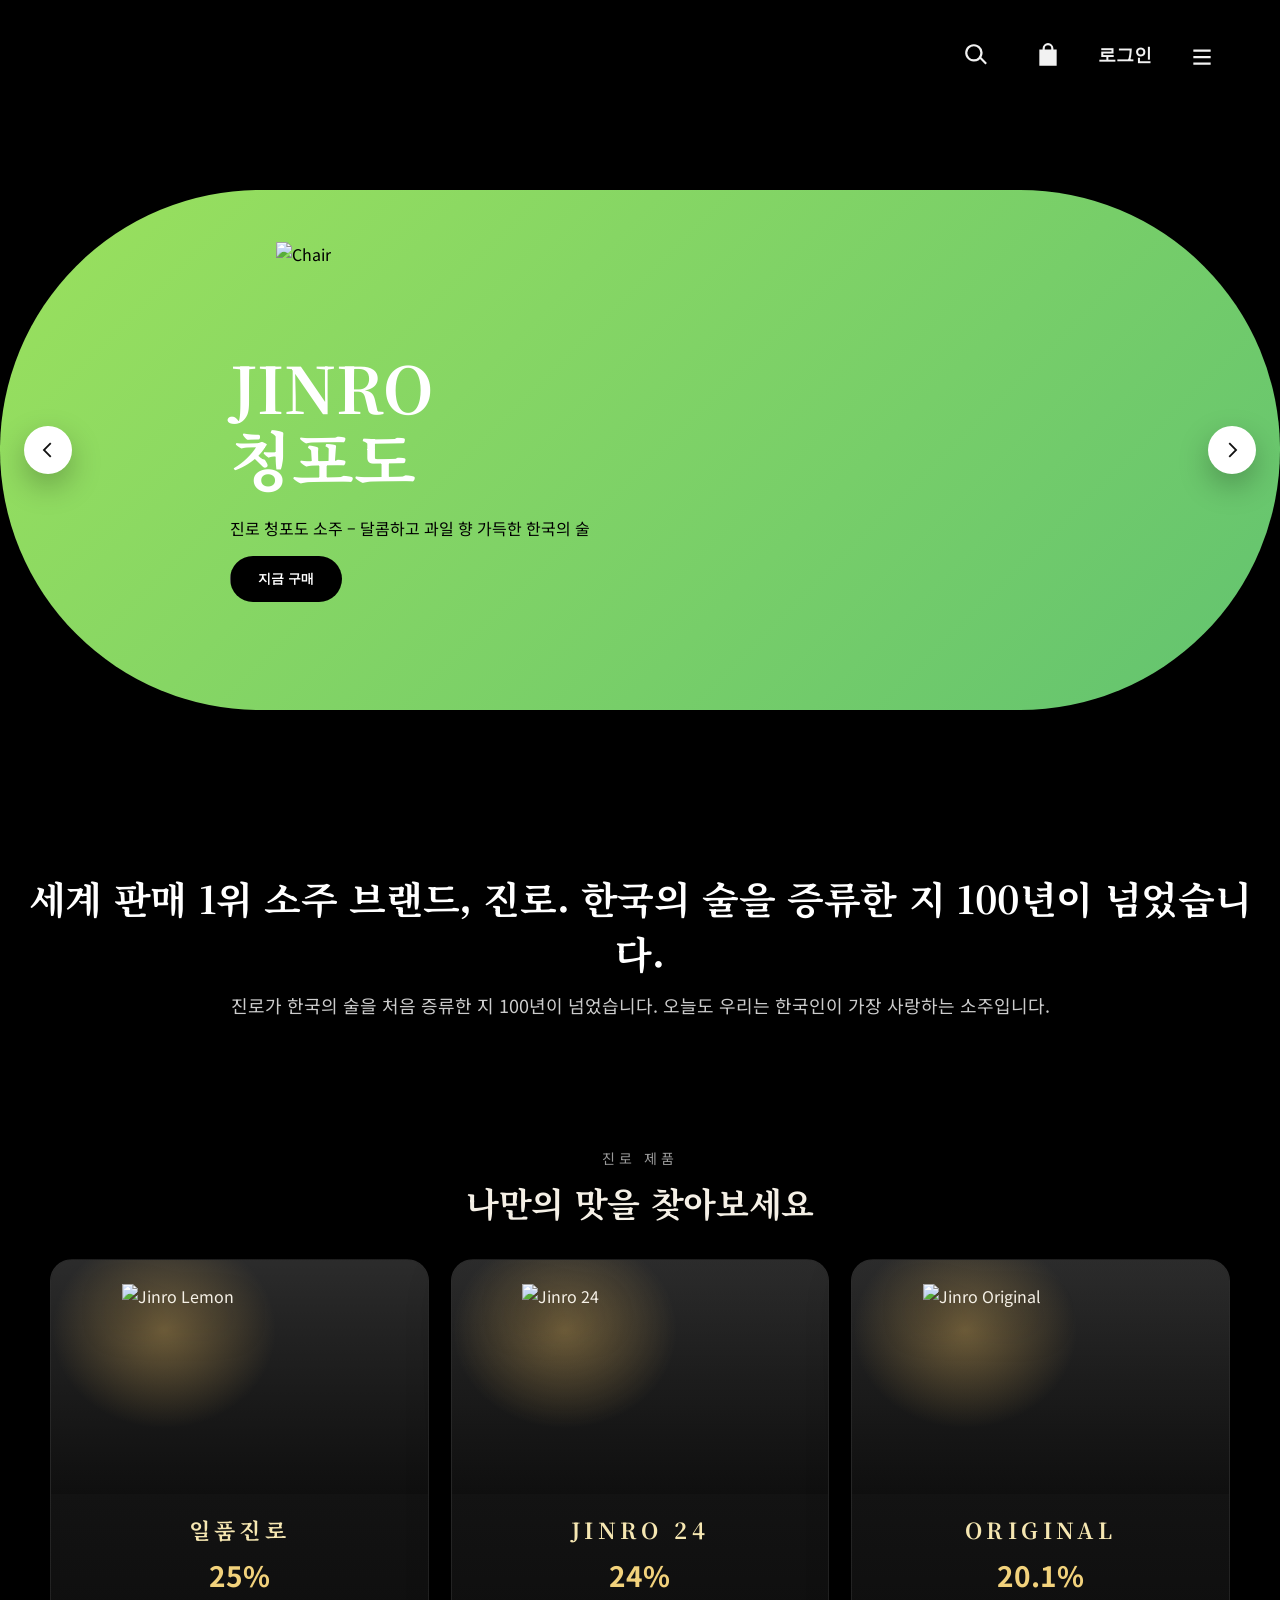
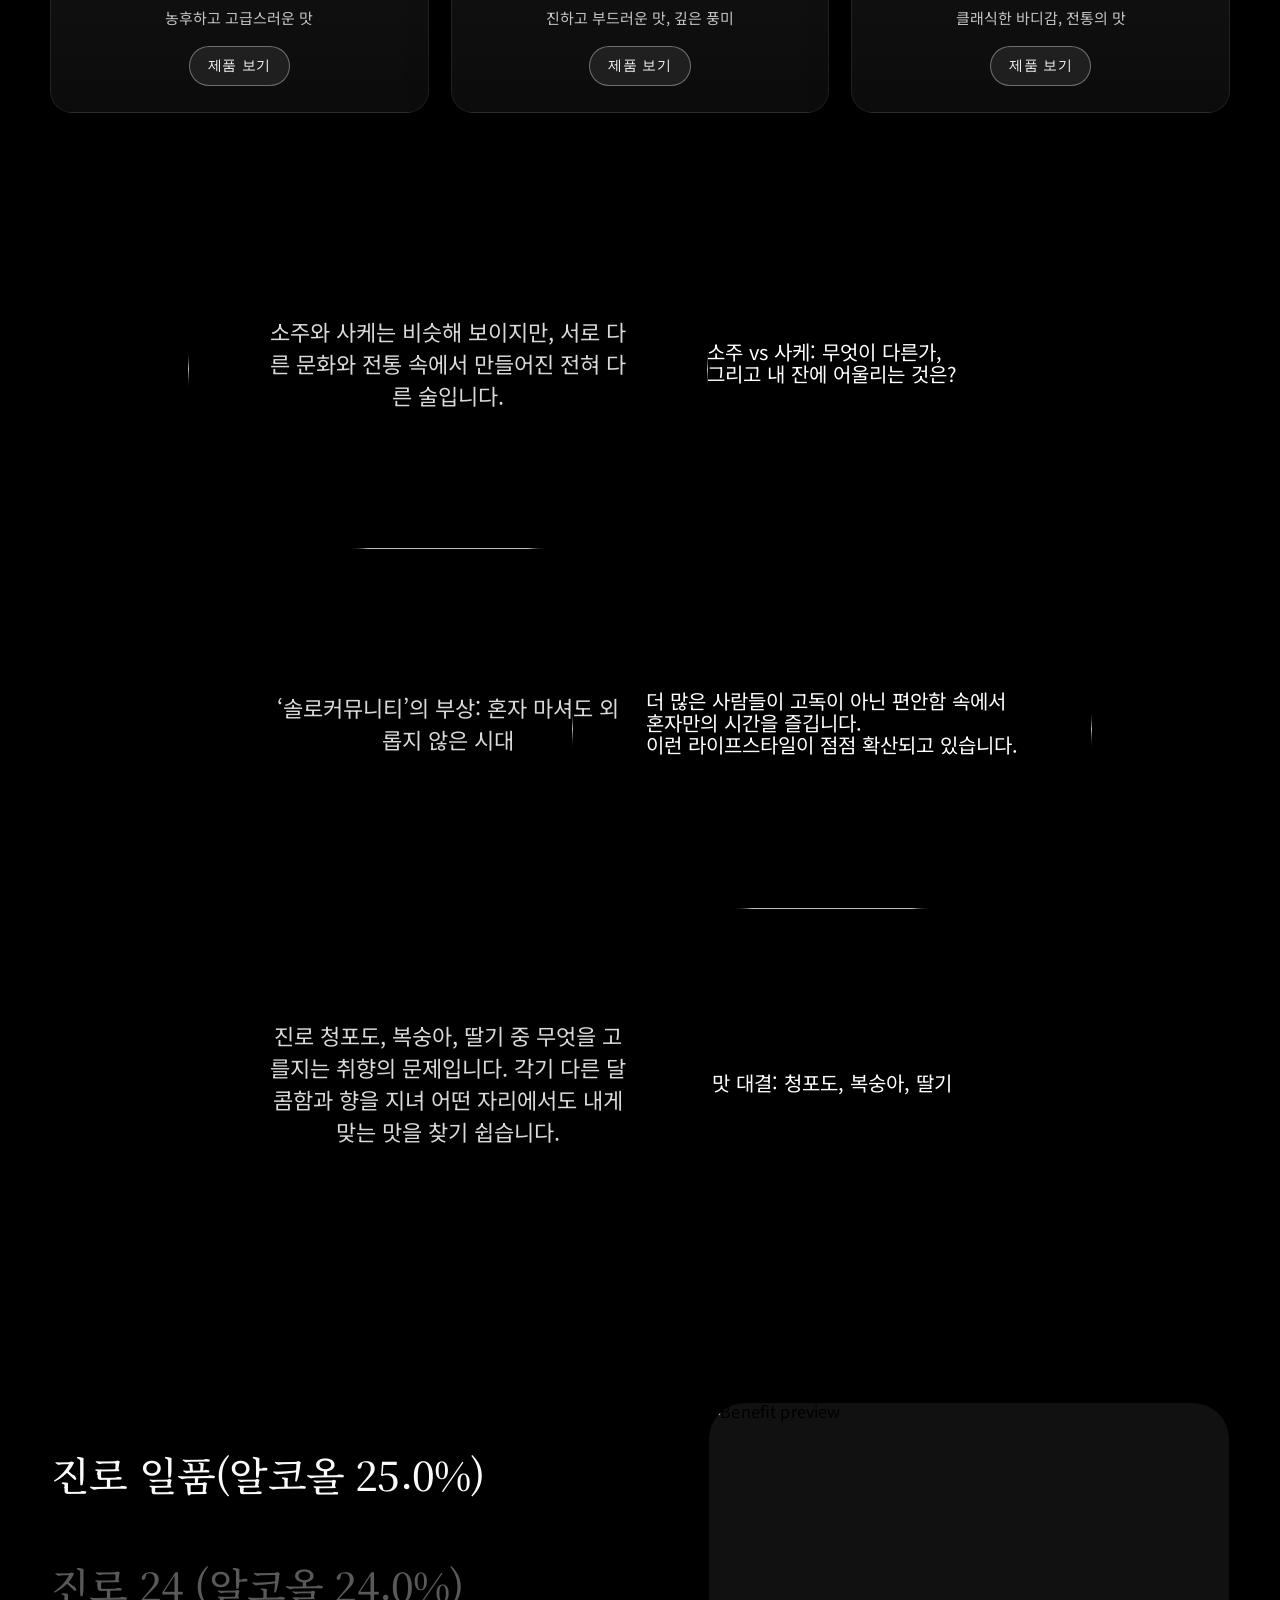
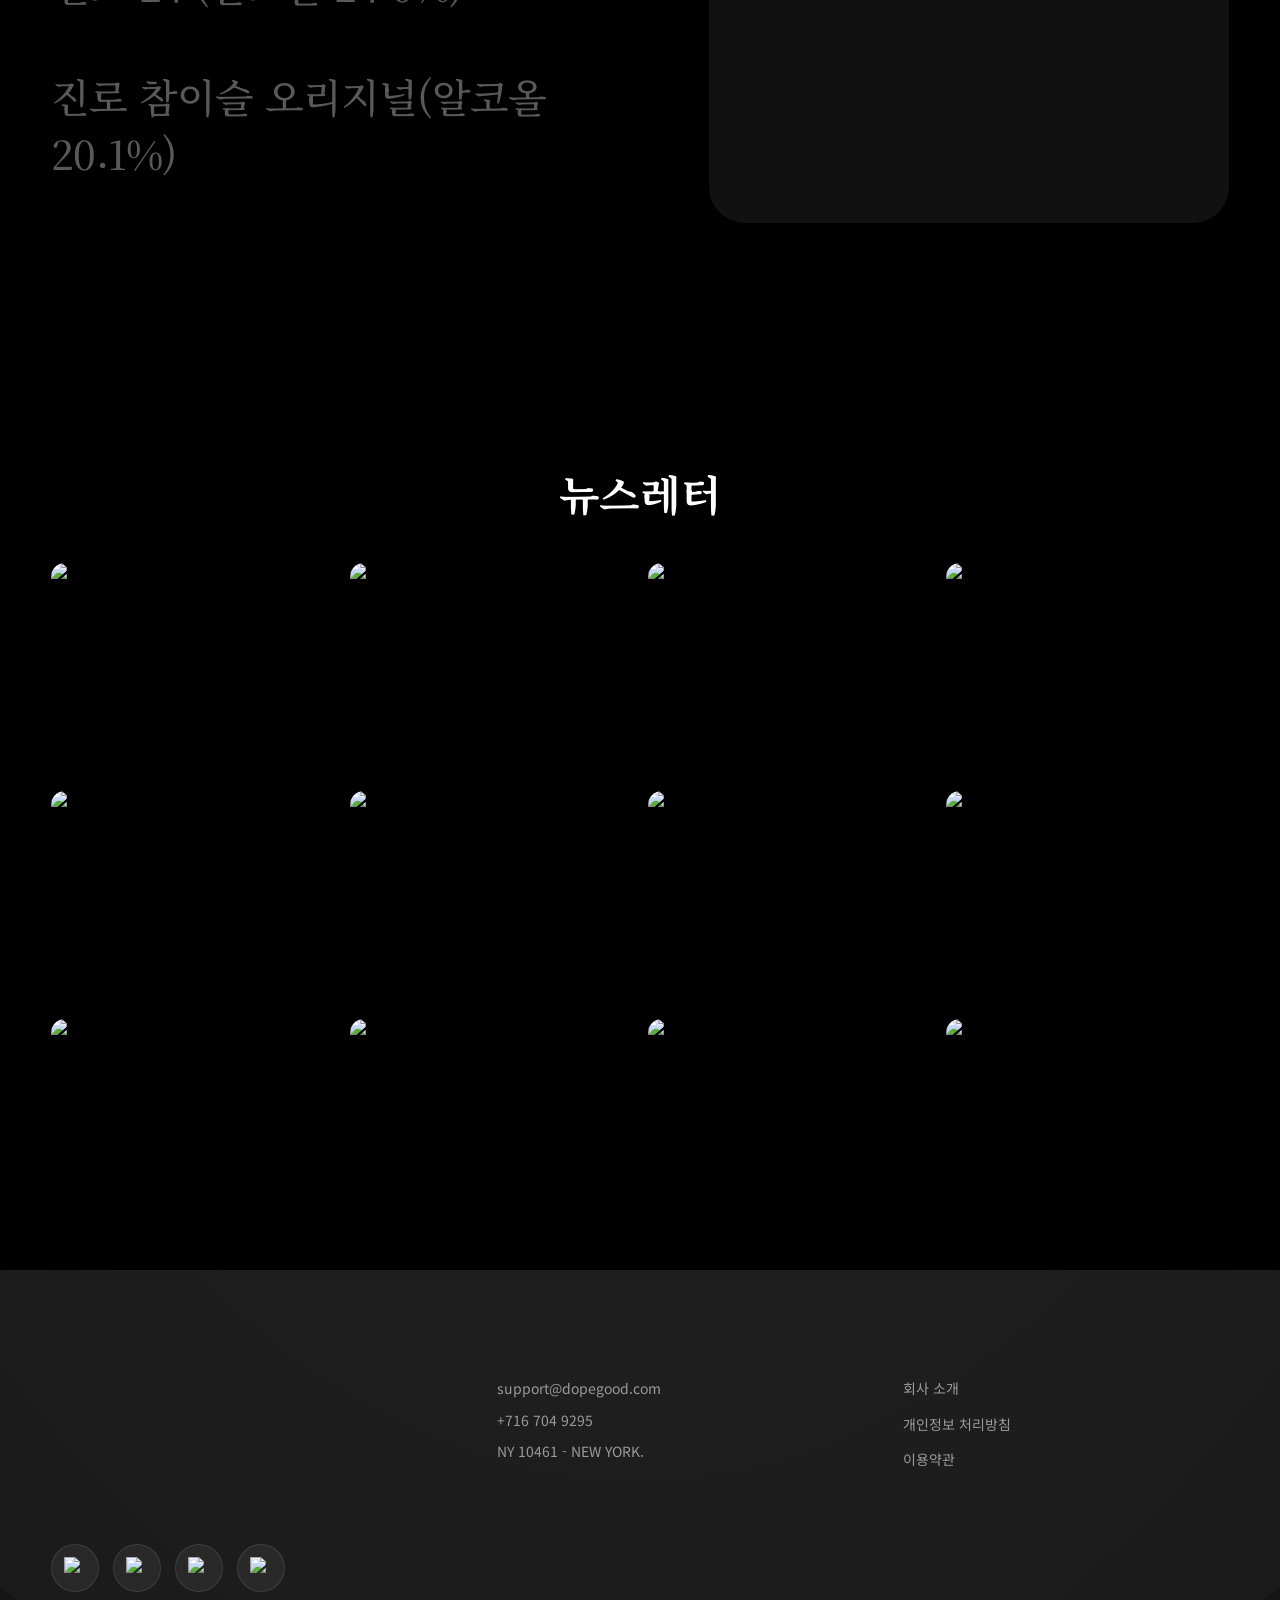
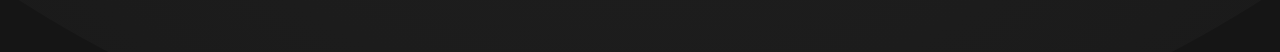
==== projects/project1/index.html @ ecc60317 "update" ====
<!DOCTYPE html>
<html lang="ko">
<head>
  <meta charset="UTF-8" />
  <meta name="viewport" content="width=device-width, initial-scale=1.0" />
  <title>Project 1</title>
  <link rel="preconnect" href="https://fonts.googleapis.com" />
  <link rel="preconnect" href="https://fonts.gstatic.com" crossorigin />
  <link href="https://fonts.googleapis.com/css2?family=Noto+Sans+KR:wght@300;400;500;600;700&family=Noto+Serif+KR:wght@400;500;600;700&display=swap" rel="stylesheet" />
  <link rel="stylesheet" href="./css/index.css" />
  <link rel="stylesheet" href="./css/media.css" />
  <script src="./js/dev-egg.js"></script>
</head>

<body>
  
  <header class="header">
    <div class="header-inner">
      <a class="header-logo" href="/" aria-label="홈">
        <span class="logo-mark"><img src="./img/logo.svg" alt=""></span>
      </a>

      <nav class="header-actions" aria-label="헤더 동작">
        <button class="icon-button" type="button" aria-label="검색">
          <svg viewBox="0 0 24 24" aria-hidden="true">
            <path d="M10 18a8 8 0 1 1 5.3-14 8 8 0 0 1-5.3 14Zm0-2a6 6 0 1 0 0-12 6 6 0 0 0 0 12Zm10.7 4.7-5.2-5.2 1.4-1.4 5.2 5.2-1.4 1.4Z"/>
          </svg>
        </button>

        <button class="icon-button" type="button" aria-label="장바구니">
          <svg viewBox="0 0 24 24" aria-hidden="true">
            <path d="M7 7V6a5 5 0 0 1 10 0v1h3v15H4V7h3Zm2 0h6V6a3 3 0 0 0-6 0v1Z"/>
          </svg>
        </button>

        <button class="login-btn" type="button">로그인</button>

        
        <button class="icon-button" type="button" aria-label="메뉴" data-menu-toggle>
          <svg viewBox="0 0 24 24" aria-hidden="true">
            <path d="M4 7h16v2H4V7Zm0 6h16v2H4v-2Zm0 6h16v2H4v-2Z"/>
          </svg>
        </button>
      </nav>
    </div>

    
    <aside class="menu-panel" aria-hidden="true" id="menuPanel">
      <div class="menu-top">
        <button class="icon-button" type="button" aria-label="검색">
          <svg viewBox="0 0 24 24" aria-hidden="true">
            <path d="M10 18a8 8 0 1 1 5.3-14 8 8 0 0 1-5.3 14Zm0-2a6 6 0 1 0 0-12 6 6 0 0 0 0 12Zm10.7 4.7-5.2-5.2 1.4-1.4 5.2 5.2-1.4 1.4Z"/>
          </svg>
        </button>

        <button class="icon-button" type="button" aria-label="장바구니">
          <svg viewBox="0 0 24 24" aria-hidden="true">
            <path d="M7 7V6a5 5 0 0 1 10 0v1h3v15H4V7h3Zm2 0h6V6a3 3 0 0 0-6 0v1Z"/>
          </svg>
        </button>

        <button class="login-btn" type="button">로그인</button>

      </div>

      <nav class="menu-nav" aria-label="사이트 메뉴">
        <a class="menu-item is-current" href="#">홈</a>
        <a class="menu-item" href="#">쇼핑</a>
        <a class="menu-item" href="#">소개</a>
        <a class="menu-item" href="#">문의</a>
      </nav>

    </aside>
  </header>

  <section class="carousel">
    <button class="carousel-arrow carousel-arrow--prev" type="button" aria-label="이전 슬라이드" data-carousel-prev>
      <svg viewBox="0 0 24 24" aria-hidden="true">
        <path d="M15.7 5.3 9 12l6.7 6.7-1.4 1.4L6.2 12l8.1-8.1 1.4 1.4Z"/>
      </svg>
    </button>

    <div class="carousel-track">
      <article class="carousel-slide carousel-slide--1">
        <div class="carousel-content">
          <h2>JINRO<br> 청포도</h2>
          <p>진로 청포도 소주 – 달콤하고 과일 향 가득한 한국의 술</p>
          <button class="cta-btn">지금 구매</button>
        </div>
        <div class="carousel-visual">
          <img src="./img/s1.webp" alt="Chair" />
        </div>
      </article>

      <article class="carousel-slide carousel-slide--2">
        <div class="carousel-content">
          <h2>JINRO<br> 자두</h2>
          <p>진로 자두 소주 – 부드럽고 달콤한 정통 맛</p>
          <button class="cta-btn">지금 구매</button>
        </div>
        <div class="carousel-visual">
          <img src="./img/s2.webp" alt="Sofa" />
        </div>
      </article>

      <article class="carousel-slide carousel-slide--3">
        <div class="carousel-content">
          <h2>JINRO<br> 복숭아</h2>
          <p>진로 복숭아 소주 – 과즙 같은 달콤함과 부드러운 풍미</p>
          <button class="cta-btn">지금 구매</button>
        </div>
        <div class="carousel-visual">
          <img src="./img/s3.webp" alt="Item" />
        </div>
      </article>

      <article class="carousel-slide carousel-slide--4">
        <div class="carousel-content">
          <h2>JINRO <br> 자몽</h2>
          <p>진로 자몽 소주 – 상큼한 한국식 시트러스 풍미</p>
          <button class="cta-btn">지금 구매</button>
        </div>
        <div class="carousel-visual">
          <img src="./img/s4.webp" alt="Chair" />
        </div>
      </article>

      <article class="carousel-slide carousel-slide--5">
        <div class="carousel-content">
          <h2>JINRO <br>레몬</h2>
          <p>진로 레몬 소주 – 깔끔하고 상쾌한 시트러스 맛</p>
          <button class="cta-btn">지금 구매</button>
        </div>
        <div class="carousel-visual">
          <img src="./img/s5.webp" alt="Sofa" />
        </div>
      </article>

      <article class="carousel-slide carousel-slide--6">
        <div class="carousel-content">
          <h2>JINRO <br>딸기</h2>
          <p>진로 딸기 소주 – 풍부한 과일 향의 한국 술</p>
          <button class="cta-btn">지금 구매</button>
        </div>
        <div class="carousel-visual">
          <img src="./img/s6.webp" alt="Item" />
        </div>
      </article>
    </div>

    <button class="carousel-arrow carousel-arrow--next" type="button" aria-label="다음 슬라이드" data-carousel-next>
      <svg viewBox="0 0 24 24" aria-hidden="true">
        <path d="m8.3 18.7 6.7-6.7-6.7-6.7 1.4-1.4L17.8 12l-8.1 8.1-1.4-1.4Z"/>
      </svg>
    </button>
  </section>

  <section class="intro-copy float-host">
    <h2>세계 판매 1위 소주 브랜드, 진로. 한국의 술을 증류한 지 100년이 넘었습니다.</h2>
    <p>진로가 한국의 술을 처음 증류한 지 100년이 넘었습니다. 오늘도 우리는 한국인이 가장 사랑하는 소주입니다.</p>
    <img class="side-float side-float--1 is-left" src="./img/s_m1.webp" alt="캐릭터 이미지 1" />
  </section>

  <section class="product-row float-host">
    <div class="product-row__inner">
      <header class="product-row__head">
        <p>진로 제품</p>
        <h2>나만의 맛을 찾아보세요</h2>
      </header>
      <img class="side-float side-float--2 is-right" src="./img/s_m2.webp" alt="캐릭터 이미지 2" />

      <div class="product-row__grid">
        <article class="product-card">
          <div class="product-card__media">
            <img src="./img/c1.webp" alt="Jinro Lemon" />
          </div>
          <div class="product-card__body">
            <h3>일품진로</h3>
            <p class="product-card__abv">25%</p>
            <p class="product-card__desc">농후하고 고급스러운 맛</p>
            <button class="product-card__btn" type="button">제품 보기</button>
          </div>
        </article>

        <article class="product-card">
          <div class="product-card__media">
            <img src="./img/c2.webp" alt="Jinro 24" />
          </div>
          <div class="product-card__body">
            <h3>JINRO 24</h3>
            <p class="product-card__abv">24%</p>
            <p class="product-card__desc">진하고 부드러운 맛, 깊은 풍미</p>
            <button class="product-card__btn" type="button">제품 보기</button>
          </div>
        </article>

        <article class="product-card">
          <div class="product-card__media">
            <img src="./img/c3.webp" alt="Jinro Original" />
          </div>
          <div class="product-card__body">
            <h3>ORIGINAL</h3>
            <p class="product-card__abv">20.1%</p>
            <p class="product-card__desc">클래식한 바디감, 전통의 맛</p>
            <button class="product-card__btn" type="button">제품 보기</button>
          </div>
        </article>
      </div>
    </div>
  </section>

  <section class="story float-host">
    <img class="side-float side-float--3 is-left" src="./img/s_m3.webp" alt="캐릭터 이미지 3" />
    <img class="side-float side-float--4 is-right" src="./img/s_m4.webp" alt="캐릭터 이미지 4" />
    <div class="story-item">
      
      <div class="story-left">
        <p>소주와 사케는 비슷해 보이지만, 서로 다른 문화와 전통 속에서 만들어진 전혀 다른 술입니다.</p>
      </div>

      
      <div class="story-media">
        <img src="./img/s2_1.jpg" alt="">
      </div>

      
      <div class="story-right">
        <p>소주 vs 사케: 무엇이 다른가, <br>그리고 내 잔에 어울리는 것은?</p>
      </div>
    </div>
    <div class="story-item" data-direction="reverse">
      
      <div class="story-left">
        <p>‘솔로커뮤니티’의 부상: 혼자 마셔도 외롭지 않은 시대</p>
      </div>

      
      <div class="story-media">
        <img src="./img/s2_2.png" alt="">
      </div>

      
      <div class="story-right">
        <p>더 많은 사람들이 고독이 아닌 편안함 속에서 <br>혼자만의 시간을 즐깁니다. <br> 이런 라이프스타일이 점점 확산되고 있습니다.</p>
      </div>
    </div>
    <div class="story-item">
      
      <div class="story-left">
        <p>진로 청포도, 복숭아, 딸기 중 무엇을 고를지는 취향의 문제입니다. 각기 다른 달콤함과 향을 지녀 어떤 자리에서도 내게 맞는 맛을 찾기 쉽습니다.</p>
      </div>

      
      <div class="story-media">
        <img src="./img/s2_3.png" alt="">
      </div>

      
      <div class="story-right">
        <p>맛 대결: 청포도, 복숭아, 딸기</p>
      </div>
    </div>
  </section>

  <section class="lineup float-host">
  <img class="side-float side-float--5 is-left" src="./img/s_m5.webp" alt="캐릭터 이미지 5" />
  <div class="lineup-wrap">
    <ul class="lineup-list" aria-label="Benefits list">
      <li>
        <button class="lineup-item is-current" data-img="./img/c1.webp">
          진로 일품(알코올 25.0%)
        </button>
      </li>
      <li>
        <button class="lineup-item" data-img="./img/c2.webp">
          진로 24 (알코올 24.0%)
        </button>
      </li>
      <li>
        <button class="lineup-item" data-img="./img/c3.webp">
          진로 참이슬 오리지널(알코올 20.1%)
        </button>
      </li>
    </ul>

    <figure class="lineup-preview">
      <img id="lineupPreview" src="./img/c1.webp" alt="Benefit preview" />
    </figure>
  </div>
</section>

  <section class="gallery float-host">
    <h2 class="gallery-title">뉴스레터</h2>
    <img class="side-float side-float--6 is-right" src="./img/s_m6.webp" alt="캐릭터 이미지 6" />
    <div class="gallery-grid">
      <img src="./img/s4_1.jpg" alt="Gallery 1">
      <img src="./img/s4_2.jpg" alt="Gallery 2">
      <img src="./img/s4_3.jpg" alt="Gallery 3">
      <img src="./img/s4_4.jpg" alt="Gallery 4">
      <img src="./img/s4_5.jpg" alt="Gallery 5">
      <img src="./img/s4_6.jpg" alt="Gallery 6">
      <img src="./img/s4_7.jpg" alt="Gallery 7">
      <img src="./img/s4_8.webp" alt="Gallery 8">
      <img src="./img/s4_9.webp" alt="Gallery 9">
      <img src="./img/s4_10.webp" alt="Gallery 10">
      <img src="./img/s4_11.webp" alt="Gallery 11">
      <img src="./img/s4_12.webp" alt="Gallery 12">
    </div>
  </section>

<footer class="footer">
  <div class="footer-grid">
    
    <div class="footer-block footer-block--brand">
      <div class="footer-mark"><img src="./img/logo.svg" alt=""></div>
      </p>
    </div>

    
    <div class="footer-block footer-block--contact">
      <p>support@dopegood.com</p>
      <p>+716 704 9295</p>
      <p>NY 10461 - NEW YORK.</p>
    </div>

    
    <div class="footer-block">
      <a href="#">회사 소개</a>
      <a href="#">개인정보 처리방침</a>
      <a href="#">이용약관</a>
    </div>

    
    <div class="footer-block footer-block--news">
      <nav class="footer-socials" aria-label="SNS">
        <a class="footer-social" href="#" aria-label="SNS 1">
          <img src="./img/sns1.svg" alt="SNS 1" />
        </a>
        <a class="footer-social" href="#" aria-label="SNS 2">
          <img src="./img/sns2.svg" alt="SNS 2" />
        </a>
        <a class="footer-social" href="#" aria-label="SNS 3">
          <img src="./img/sns3.svg" alt="SNS 3" />
        </a>
        <a class="footer-social" href="#" aria-label="SNS 4">
          <img src="./img/sns4.svg" alt="SNS 4" />
        </a>
      </nav>
    </div>
  </div>
</footer>

  
  <script src="https://code.jquery.com/jquery-3.7.1.min.js"></script>
  <script src="./js/index.js"></script>
</body>
</html>
---- projects/project1/css/index.css ----
* {
  box-sizing: border-box;
}

:root{
  --font-sans: "Noto Sans KR", "Apple SD Gothic Neo", "Malgun Gothic", sans-serif;
  --font-serif: "Noto Serif KR", "Apple SD Gothic Neo", "Malgun Gothic", serif;
}

body {
  background: #000;
  margin: 0;
  font-family: var(--font-sans);
  overflow-x: hidden;
}

h1,
h2,
h3,
h4,
.menu-item,
.lineup-item{
  font-family: var(--font-serif);
}

.menu-panel{
  position: fixed;
  inset: 0;
  background:
    radial-gradient(1200px 600px at 50% 45%, rgba(255,255,255,0.06), transparent 55%),
    linear-gradient(180deg, rgba(0,0,0,0.92), rgba(0,0,0,0.96));
  z-index: 2000;

  opacity: 0;
  pointer-events: none;
  transition: opacity 220ms ease;
}

.is-menu-open .menu-panel{
  opacity: 1;
  pointer-events: auto;
}

.menu-top{
  position: absolute;
  top: 26px;
  right: 36px;
  display: inline-flex;
  align-items: center;
  gap: 26px;
}

.menu-nav{
  position: absolute;
  inset: 0;
  display: flex;
  flex-direction: column;
  align-items: center;
  justify-content: center;
  gap: 56px;
  text-align: center;
}

.menu-item{
  font-size: 56px;
  font-weight: 600;
  color: rgba(255,255,255,0.95);
  text-decoration: none;
  letter-spacing: -0.02em;
  transition: transform 150ms ease, color 150ms ease, opacity 150ms ease;
}

.menu-item:hover{
  transform: translateY(-2px);
  color: #fff;
}

.menu-item.is-current{
  color: #ff6a4d; 
}

.is-menu-open{
  overflow: hidden;
}

.carousel {
  position: relative;
  width: 100%;
  overflow: hidden;
  padding: 120px 0;
  margin-top: -40px;
}

.intro-copy{
  padding: 40px 20px 80px;
  text-align: center;
  color: #fff;
  margin-bottom: 40px;
  position: relative;
  z-index: 1;
}

.intro-copy h2{
  margin: 0 0 12px;
  font-size: 38px;
  letter-spacing: -0.01em;
}

.intro-copy p{
  margin: 0;
  font-size: 18px;
  opacity: 0.8;
}

.product-row{
  padding: 10px 20px 90px;
  color: #f5f0e6;
  position: relative;
  z-index: 1;
}

.product-row__inner{
  max-width: 1180px;
  margin: 0 auto;
}

.product-row__head{
  text-align: center;
  margin-bottom: 32px;
}

.product-row__head p{
  margin: 0 0 10px;
  font-size: 14px;
  letter-spacing: 0.3em;
  text-transform: uppercase;
  color: rgba(255,255,255,0.6);
}

.product-row__head h2{
  margin: 0;
  font-size: 34px;
  letter-spacing: -0.01em;
}

.product-row__grid{
  display: grid;
  grid-template-columns: repeat(3, minmax(0, 1fr));
  gap: 22px;
}

.product-card{
  background:
    linear-gradient(180deg, rgba(28,28,28,0.96), rgba(12,12,12,0.96)),
    radial-gradient(120px 80px at 20% 20%, rgba(255,255,255,0.08), transparent 65%);
  border: 1px solid rgba(255,255,255,0.08);
  border-radius: 22px;
  overflow: hidden;
  box-shadow: 0 18px 40px rgba(0,0,0,0.45);
  display: flex;
  flex-direction: column;
  min-height: 420px;
}

.product-card__media{
  background:
    radial-gradient(160px 140px at 30% 30%, rgba(255,204,102,0.35), transparent 70%),
    linear-gradient(180deg, rgba(60,60,60,0.5), rgba(15,15,15,0.95));
  display: flex;
  align-items: center;
  justify-content: center;
  padding: 24px 20px 10px;
  min-height: 210px;
}

.product-card__media img{
  width: 70%;
  height: 200px;
  object-fit: contain;
  filter: drop-shadow(0 18px 18px rgba(0,0,0,0.5));
}

.product-card__body{
  padding: 20px 22px 26px;
  text-align: center;
}

.product-card__body h3{
  margin: 0 0 10px;
  font-size: 22px;
  letter-spacing: 0.2em;
  color: #f6e7b2;
}

.product-card__abv{
  margin: 0 0 12px;
  font-size: 28px;
  font-weight: 700;
  color: #f2d27c;
}

.product-card__desc{
  margin: 0 0 18px;
  font-size: 15px;
  color: rgba(255,255,255,0.75);
}

.product-card__btn{
  border: 1px solid rgba(255,255,255,0.35);
  background: rgba(255,255,255,0.08);
  color: #fff;
  padding: 10px 18px;
  border-radius: 999px;
  cursor: pointer;
  font-size: 14px;
  letter-spacing: 0.05em;
  transition: transform 160ms ease, background 160ms ease, border-color 160ms ease;
}

.product-card__btn:hover{
  transform: translateY(-2px);
  background: rgba(255,255,255,0.18);
  border-color: rgba(255,255,255,0.6);
}

.carousel-track {
  display: flex;
  gap: 0;
  padding-left: 0;
  transition: transform 280ms ease;
  will-change: transform;
}

.carousel-slide {
  position: relative;
  min-width: 100vw;
  height: 520px;
  border-radius: 260px;
  padding: 110px 80px;
  display: flex;
  align-items: center;
  overflow: hidden;
}

.carousel-slide--1 {
  background: linear-gradient(135deg, #9be15d, #62c370); 
}

.carousel-slide--2 {
  background: linear-gradient(135deg, #7a3db8, #4b177a); 
}

.carousel-slide--3 {
  background: linear-gradient(135deg, #ffb07c, #ff8a65); 
}

.carousel-slide--4 {
  background: linear-gradient(135deg, #ff9a76, #ff6b6b); 
}

.carousel-slide--5 {
  background: linear-gradient(135deg, #ffe066, #ffd23f); 
}

.carousel-slide--6 {
  background: linear-gradient(135deg, #ff4d6d, #d90429); 
}

.carousel-content {
  z-index: 2;
  margin-left: 150px;
}

.carousel-content h2 {
  color: #fff;
  font-size: 64px;
  line-height: 1.1;
  margin-bottom: 24px;
}

.cta-btn {
  padding: 14px 28px;
  border-radius: 999px;
  border: none;
  background: #000;
  color: #fff;
  font-weight: bold;
  cursor: pointer;
  position: relative;
  overflow: hidden;
  z-index: 0;
  transition: color 200ms ease;
}

.cta-btn::before{
  content: "";
  position: absolute;
  inset: 0;
  background: #fff;
  transform: translateX(-100%);
  transition: transform 260ms ease;
  z-index: -1;
}

.cta-btn:hover{
  color: #111;
}

.cta-btn:hover::before{
  transform: translateX(0);
}

.carousel-visual {
  position: absolute;
  right: -20px;
  top: 50%;
  transform: translateY(-50%);
  width: 80%;
  height: 80%;
  perspective: 800px;
}

.carousel-visual img {
  width: 100%;
  height: 100%;
  object-fit: contain;
  transition: transform 0.15s ease;
  transform-style: preserve-3d;
}





.carousel-arrow{
  position: absolute;
  top: 50%;
  width: 48px;
  height: 48px;
  z-index: 2;
  border-radius: 999px;
  border: 0;
  background: #fff;
  color: #111;
  display: flex;
  align-items: center;
  justify-content: center;
  cursor: pointer;
  box-shadow: 0 12px 30px rgba(0,0,0,0.25);
  transform: translateY(-50%);
  transition: transform 150ms ease, opacity 150ms ease;
}

.carousel-arrow svg{
  width: 22px;
  height: 22px;
  fill: currentColor;
}

.carousel-arrow--prev{
  left: 24px;
}

.carousel-arrow--next{
  right: 24px;
}

.carousel-arrow:hover{
  transform: translateY(-50%) scale(1.05);
}

.carousel-arrow:disabled{
  opacity: 0.35;
  cursor: default;
  transform: translateY(-50%);
}

.header{
  position: sticky;
  top: 0;
  z-index: 1500; 
  background: #000;
}

.header-inner{
  height: 110px;
  padding: 0 56px;
  display: flex;
  align-items: center;
  justify-content: space-between;
}

.header-logo{
  display: inline-flex;
  align-items: center;
  text-decoration: none;
  color: #fff;
}

.logo-mark{
  display: inline-flex;
  align-items: center;
  line-height: 1;
}

.logo-mark img{
  height: 44px;
  width: auto;
  display: block;
}

.header-actions{
  display: inline-flex;
  align-items: center;
  gap: 28px;
}

.icon-button{
  width: 44px;
  height: 44px;
  display: flex;
  align-items: center;
  justify-content: center;
  border: 0;
  padding: 0;
  background: transparent;
  color: #fff;
  cursor: pointer;
  border-radius: 12px;
  transition: transform 120ms ease, background 120ms ease, box-shadow 120ms ease;
  transform: translateZ(0);
}

.icon-button svg{
  width: 26px;
  height: 26px;
  fill: currentColor;
  opacity: 0.95;
}

.icon-button:hover{
  background: rgba(255,255,255,0.08);
}

.icon-button:active{
  transform: scale(1.18);
  box-shadow: 0 6px 16px rgba(0,0,0,0.25);
}

.login-btn{
  color: #fff;
  background: transparent;
  border: 0;
  padding: 0;
  font-size: 18px;
  font-weight: 600;
  opacity: 0.95;
  cursor: pointer;
}

.login-btn:hover{
  opacity: 1;
  text-decoration: underline;
  text-underline-offset: 6px;
}

html.is-menu-open,
html.is-menu-open body{
  overflow: hidden;
  height: 100%;
}

.story{
  position: relative;
  z-index: 1;
}

.story-item{
  position: relative;
  height: 40vh;
  display: flex;
  align-items: center;
  overflow: hidden;
  margin: 0;
}

.story-left{
  position: absolute;
  left: 35%;
  transform: translateX(-50%);
  margin-top: -40px;
  max-width: 360px;
  z-index: 1;
  color: #fff;
  text-align: center;
}

.story-left p{
  margin: 0;
  font-size: 22px;
  opacity: 0.85;
}

.story-media{
  position: absolute;
  top: 46%;
  left: 35%;
  width: 520px;
  height: 360px;
  border-radius: 220px;
  background: transparent;
  flex-shrink: 0;
  z-index: 2;
  transform: translate(-50%, -50%) translateX(var(--box-shift, 0vw));
  overflow: hidden;

  
  will-change: transform;
}

.story-item[data-direction="reverse"] .story-media{
  left: 65%;
}

.story-media img{
  width: 100%;
  height: 100%;
  object-fit: contain;
  border-radius: inherit;
}

.story-item:nth-of-type(3) .story-media img{
  transform: scale(1.6);
}

.story-right{
  position: absolute;
  left: 65%;
  margin-top: -40px;
  transform: translateX(-50%);
  padding-right: 0;
  z-index: 0;
}

.story-right p{
  color: #fff;
  font-size: 20px;
  line-height: 1.1;
  margin: 0;
}

.float-host{
  position: relative;
}

.side-float{
  position: absolute;
  width: var(--float-size, clamp(140px, 14vw, 220px));
  height: auto;
  opacity: 0;
  transform: translateX(var(--start-x));
  transition: transform 800ms ease, opacity 520ms ease;
  filter: drop-shadow(0 18px 24px rgba(0,0,0,0.45));
  will-change: transform, opacity;
  pointer-events: none;
  z-index: 2;
  top: var(--float-top, 20%);
}

.side-float.is-left{
  --side-slot: max(-20px, calc(50% - 600px - 220px));
  left: var(--side-slot);
  --start-x: -40vw;
  --end-x: 0;
}

.side-float.is-right{
  --side-slot: max(-20px, calc(50% - 600px - 220px));
  right: var(--side-slot);
  --start-x: 40vw;
  --end-x: 0;
}

.float-host.is-active .side-float{
  opacity: 1;
  transform: translateX(var(--end-x));
}

.side-float--1{ --float-top: 16%; --float-size: clamp(150px, 16vw, 230px); }
.side-float--2{ --float-top: 52%; --float-size: clamp(140px, 14vw, 210px); }
.side-float--3{ --float-top: 12%; --float-size: clamp(160px, 17vw, 240px); }
.side-float--4{ --float-top: 58%; --float-size: clamp(150px, 15vw, 225px); }
.side-float--5{
  --float-top: 22%;
  --float-size: clamp(150px, 16vw, 230px);
  transition-duration: 1200ms, 800ms;
  transition-delay: 120ms;
}
.side-float--6{ --float-top: 36%; --float-size: clamp(140px, 14vw, 210px); }

.lineup{
  padding: 120px 0;
  background: #000;
  position: relative;
  z-index: 1;
}

.lineup-wrap{
  width: min(1200px, 92vw);
  margin: 0 auto;
  display: flex;
  gap: 80px;
  align-items: center;
}

.lineup-list{
  list-style: none;
  padding: 0;
  margin: 0;
  display: flex;
  flex-direction: column;
  gap: 54px;
  flex: 1 1 0;
}

.lineup-item{
  width: 100%;
  text-align: left;
  background: transparent;
  border: 0;
  padding: 0;
  cursor: pointer;
  font-size: 40px;
  font-weight: 500;
  letter-spacing: -0.02em;
  color: rgba(255,255,255,0.35);
  transition: color 160ms ease, transform 160ms ease;
}

.lineup-item:hover{
  color: rgba(255,255,255,0.85);
  transform: translateX(2px);
}

.lineup-item.is-current{
  color: rgba(255,255,255,0.98);
}

.lineup-preview{
  margin: 0;
  width: 520px;
  height: 420px;
  border-radius: 36px;
  overflow: hidden;
  background: #111;
  box-shadow: 0 24px 60px rgba(0,0,0,.45);
  flex: 0 0 520px;
}

.lineup-preview img{
  width: 100%;
  height: 100%;
  object-fit: cover;
  display: block;
  transform: scale(1.02);
  transition: opacity 180ms ease;
}

.gallery{
  padding: 120px 0 40px;
  background: #000;
  position: relative;
  z-index: 1;
}

.gallery-title{
  width: min(1200px, 92vw);
  margin: 0 auto 40px;
  color: #fff;
  font-size: 42px;
  letter-spacing: -0.01em;
  text-align: center;
}

.gallery-grid{
  width: min(1200px, 92vw);
  margin: 0 auto;
  display: flex;
  flex-wrap: wrap;
  gap: 16px;
}

.gallery-grid img{
  width: 100%;
  aspect-ratio: 4 / 3;
  object-fit: cover;
  display: block;
  border-radius: 14px;
  transition: transform 160ms ease, filter 160ms ease;
  will-change: transform;
  cursor: pointer;
  flex: 1 1 calc((100% - 48px) / 4);
  max-width: calc((100% - 48px) / 4);
}

.gallery-grid img:hover{
  transform: scale(1.02);
  filter: brightness(0.85);
}

.footer{
  position: relative;
  background: #151515;
  padding: 106px 0 60px;
  overflow: hidden;
  color: #aaa;
}

.footer::before{
  content: "";
  position: absolute;
  left: 50%;
  top: -140vw;
  transform: translateX(-50%);

  width: 180vw;
  height: 180vw;
  border-radius: 50%;

  background: radial-gradient(
    ellipse at top,
    #2a2a2a 0%,
    #1f1f1f 55%,
    #151515 100%
  );

  z-index: 0;
}

.footer-grid{
  position: relative;
  z-index: 1;
  width: min(1200px, 92vw);
  margin: 0 auto;

  display: flex;
  flex-wrap: wrap;
  gap: 72px 80px;
  align-items: flex-start;
  justify-content: flex-start;
}

.footer-block{
  display: flex;
  flex-direction: column;
  gap: 10px;
  flex: 1 1 220px;
  align-items: flex-start;
  text-align: left;
}

.footer-block--contact{
  gap: 6px;
}

.footer-block--contact p{
  margin: 0;
}

.footer-block p,
.footer-block a{
  font-size: 14px;
  line-height: 1.8;
  color: #9a9a9a;
  text-decoration: none;
}

.footer-block a:hover{
  color: #fff;
}

.footer-mark{
  margin-bottom: 12px;
}

.footer-mark img{
  display: block;
  width: 140px;
  height: auto;
}

.footer-note{
  font-size: 13px;
  color: #777;
}

.footer-block--brand,
.footer-block--news{
  flex: 1 1 260px;
}

.footer-socials{
  display: flex;
  flex-wrap: wrap;
  gap: 14px;
  align-items: center;
}

.footer-social{
  width: 48px;
  height: 48px;
  display: inline-flex;
  align-items: center;
  justify-content: center;
  border-radius: 50%;
  background: rgba(255,255,255,0.06);
  border: 1px solid rgba(255,255,255,0.1);
  transition: transform 160ms ease, background 160ms ease, border-color 160ms ease;
}

.footer-social img{
  width: 22px;
  height: 22px;
  display: block;
}

.footer-social:hover{
  transform: translateY(-2px);
  background: rgba(255,255,255,0.12);
  border-color: rgba(255,255,255,0.2);
}

.footer-block--news h4{
  color: #fff;
  font-size: 20px;
  margin-bottom: 4px;
}

.footer-block--news p{
  font-size: 14px;
  margin-bottom: 12px;
}

.newsletter{
  display: flex;
  align-items: center;
  background: #1a1a1a;
  border-radius: 999px;
  padding: 6px;
}

.newsletter input{
  flex: 1;
  background: transparent;
  border: none;
  padding: 12px 16px;
  color: #fff;
  outline: none;
}

.newsletter input::placeholder{
  color: #777;
}

.newsletter button{
  width: 44px;
  height: 44px;
  border-radius: 50%;
  border: none;
  background: #ff6a4d;
  color: #fff;
  font-size: 18px;
  cursor: pointer;
}
---- projects/project1/css/media.css ----
/* Responsive overrides */
@media (max-width: 980px){
  .product-row__grid{
    grid-template-columns: repeat(2, minmax(0, 1fr));
  }
}

@media (max-width: 680px){
  .product-row{
    padding: 0 16px 70px;
  }

  .product-row__grid{
    grid-template-columns: 1fr;
  }

  .product-card{
    min-height: 380px;
  }

  .product-card__media img{
    width: 64%;
  }
}

@media (max-width: 900px){
  .side-float{
    display: none;
  }
  .footer-grid{
    flex-direction: column;
    gap: 48px;
    align-items: stretch;
  }
}

@media (max-width: 900px){
  .lineup-wrap{
    flex-direction: column;
    align-items: stretch;
  }
  .lineup-preview{
    width: 100%;
    height: 320px;
    flex-basis: auto;
  }
  .lineup-item{
    font-size: 38px;
  }
}

@media (max-width: 900px){
  .gallery-grid img{
    flex-basis: calc((100% - 16px) / 2);
    max-width: calc((100% - 16px) / 2);
  }
}

@media (max-width: 600px){
  .gallery-grid img{
    flex-basis: 100%;
    max-width: 100%;
  }
}

@media (max-width: 1200px){
  .header-inner{
    padding: 0 32px;
  }
  .carousel-slide{
    height: 480px;
    padding: 90px 60px;
    border-radius: 220px;
  }
  .carousel-content{
    margin-left: 90px;
  }
  .carousel-content h2{
    font-size: 52px;
  }
  .carousel-visual{
    width: 72%;
    height: 72%;
  }
  .story-media{
    width: 440px;
    height: 320px;
  }
  .lineup-wrap{
    gap: 48px;
  }
  .lineup-preview{
    width: 420px;
    flex-basis: 420px;
  }
}

@media (max-width: 900px){
  .header-inner{
    height: 90px;
  }
  .header-actions{
    gap: 16px;
  }
  .menu-item{
    font-size: 40px;
  }
  .carousel{
    padding: 80px 0;
    margin-top: 0;
  }
  .carousel-slide{
    height: 420px;
    padding: 70px 40px;
    border-radius: 180px;
  }
  .carousel-content{
    margin-left: 40px;
  }
  .carousel-content h2{
    font-size: 42px;
  }
  .intro-copy h2{
    font-size: 30px;
  }
  .intro-copy p{
    font-size: 16px;
  }
  .story-item{
    height: auto;
    min-height: 0;
    padding: 60px 0;
    display: flex;
    flex-direction: column;
    gap: 24px;
  }
  .story-item:not([data-direction="reverse"]) .story-right{
    order: 1;
  }
  .story-item:not([data-direction="reverse"]) .story-media{
    order: 2;
  }
  .story-item:not([data-direction="reverse"]) .story-left{
    order: 3;
  }
  .story-left,
  .story-right{
    position: static;
    transform: none;
    margin: 0;
    max-width: 520px;
    text-align: center;
  }
  .story-media{
    position: relative;
    top: auto;
    left: auto;
    transform: none;
    width: min(80vw, 420px);
    height: 280px;
    border-radius: 160px;
  }
  .story-item[data-direction="reverse"] .story-media{
    left: auto;
  }
}

@media (max-width: 600px){
  .header-inner{
    padding: 0 20px;
  }
  .logo-mark img{
    height: 36px;
  }
  .icon-button{
    width: 38px;
    height: 38px;
  }
  .icon-button svg{
    width: 22px;
    height: 22px;
  }
  .login-btn{
    display: none;
  }
  .carousel-slide{
    height: 380px;
    padding: 60px 28px;
    border-radius: 160px;
  }
  .carousel-content{
    margin-left: 0;
  }
  .carousel-content h2{
    font-size: 34px;
  }
  .carousel-arrow{
    width: 40px;
    height: 40px;
  }
  .carousel-arrow--prev{
    left: 12px;
  }
  .carousel-arrow--next{
    right: 12px;
  }
  .story-left p,
  .story-right p{
    font-size: 18px;
  }
  .lineup-item{
    font-size: 22px;
  }
  .lineup-preview{
    height: 260px;
  }
  .footer{
    padding: 160px 0 90px;
  }
}
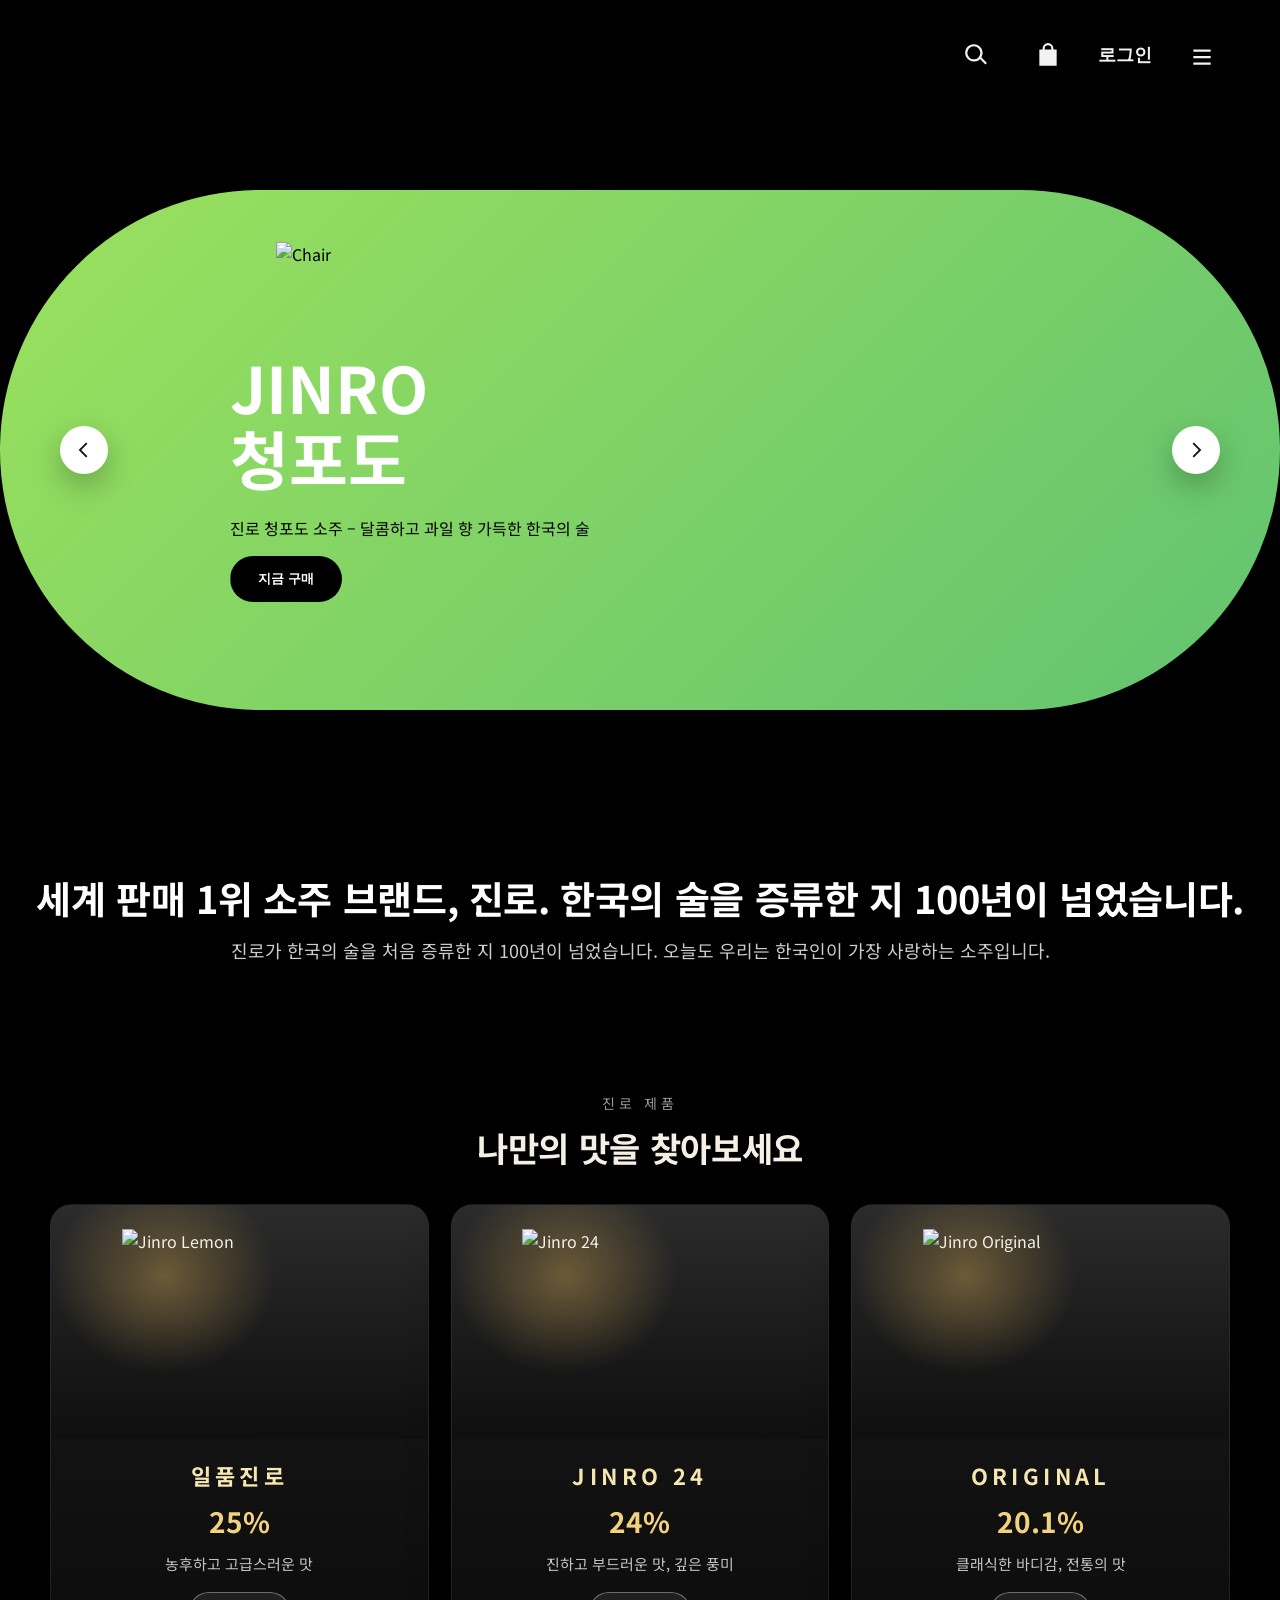
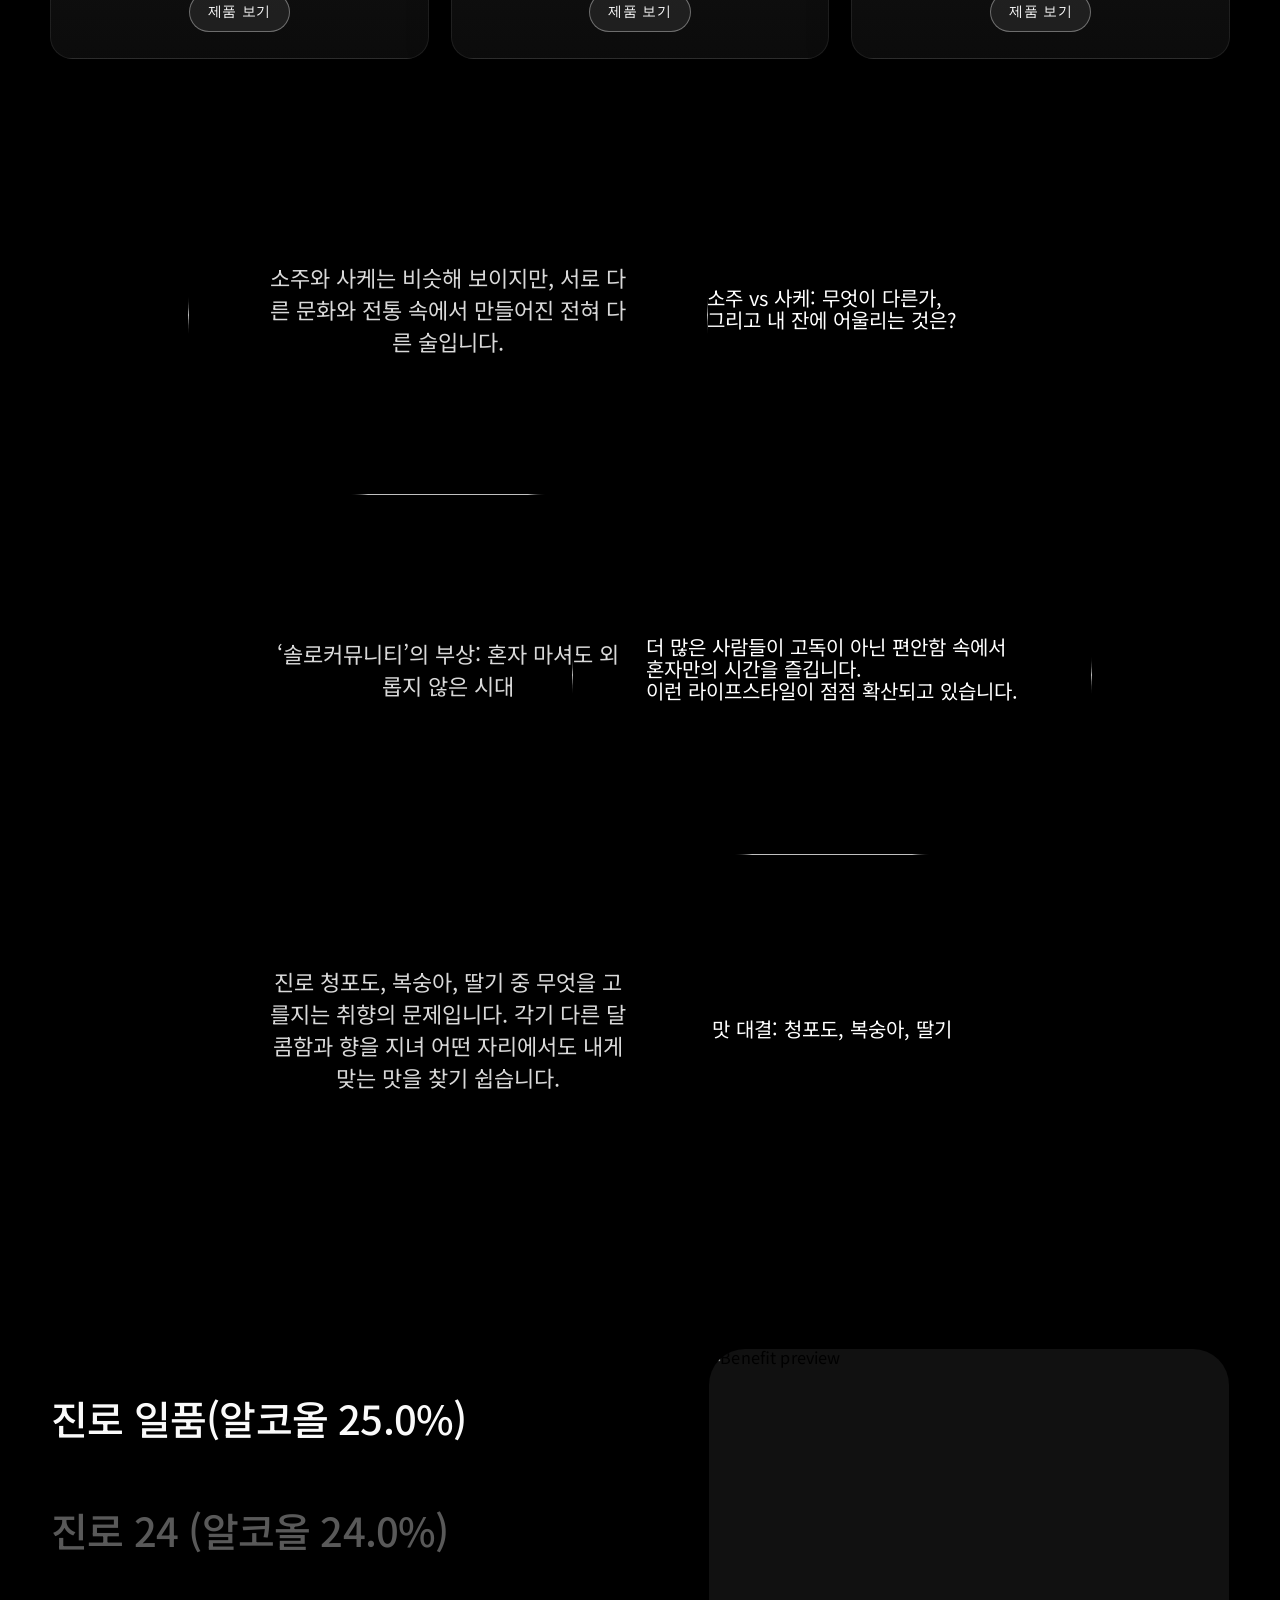
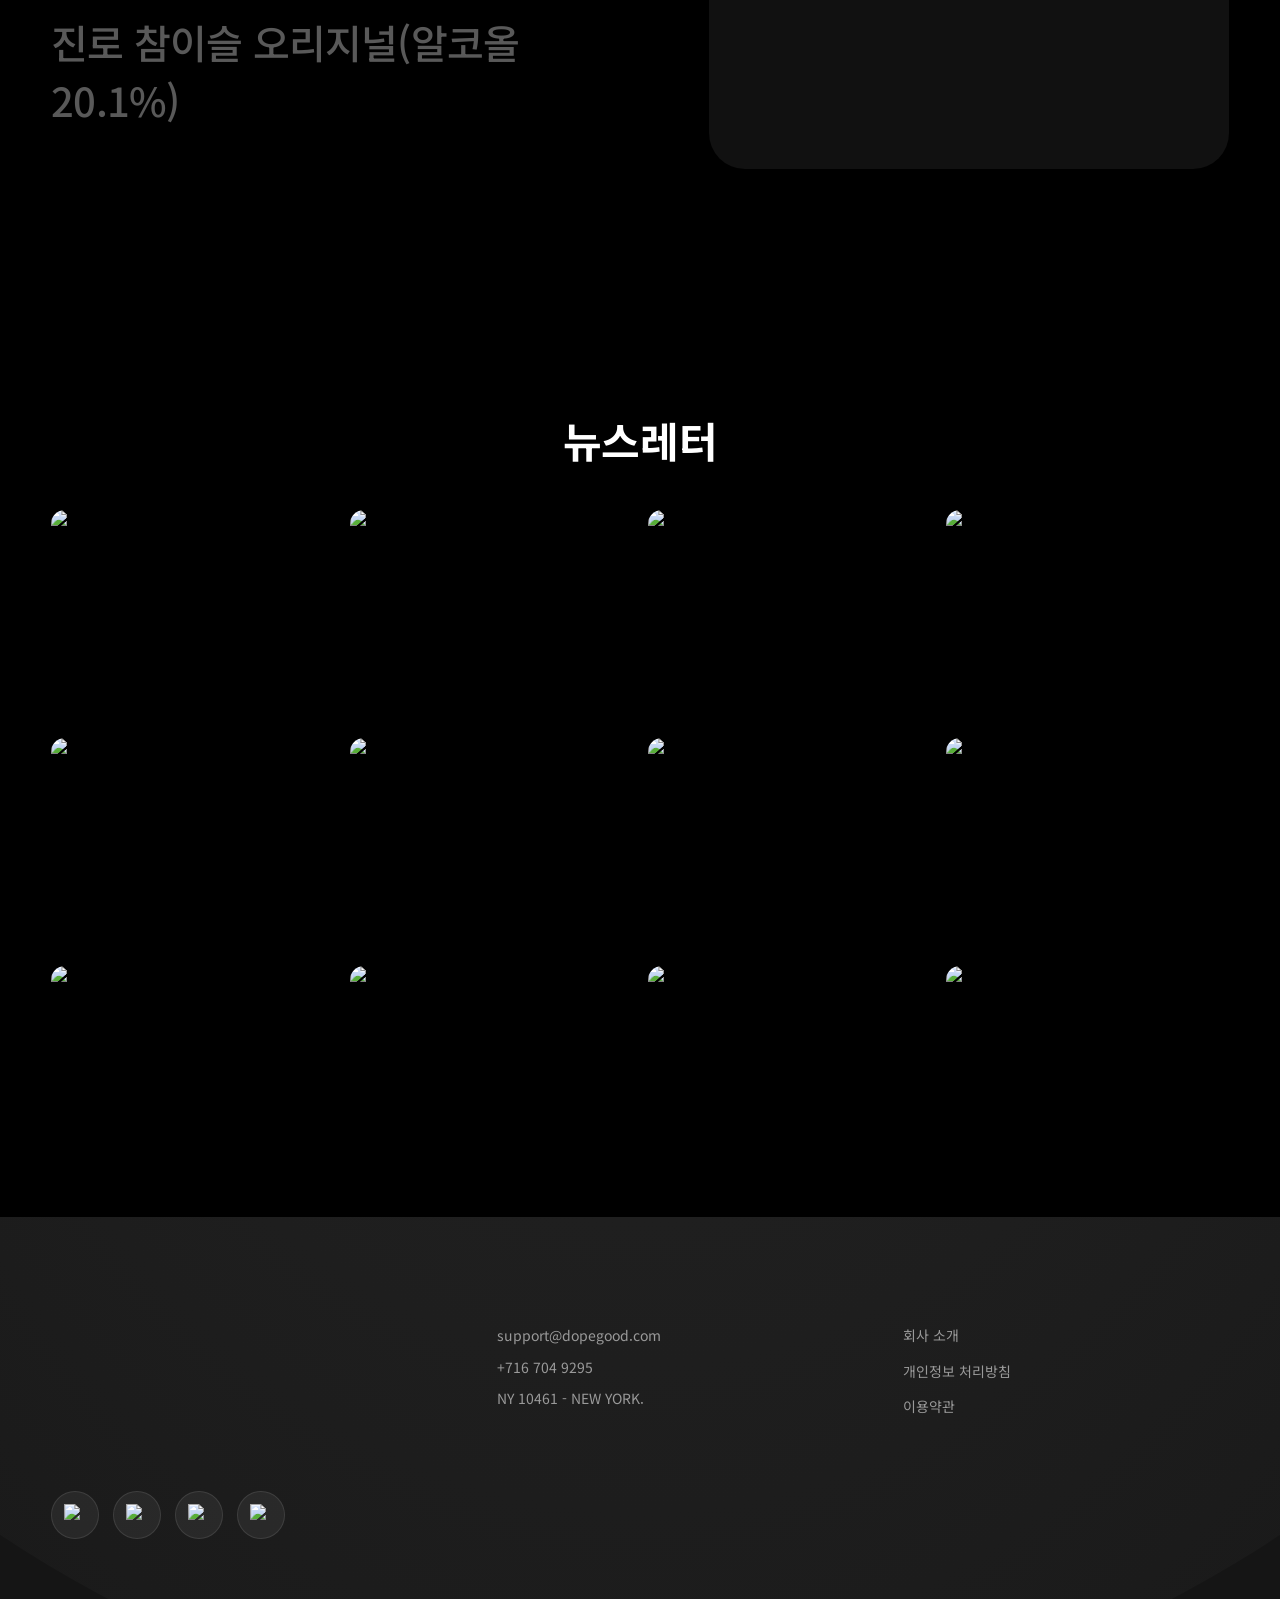
==== commit 42bd49b3: "update" ====
--- a/projects/project1/index.html
+++ b/projects/project1/index.html
@@ -6,7 +6,7 @@
   <title>Project 1</title>
   <link rel="preconnect" href="https://fonts.googleapis.com" />
   <link rel="preconnect" href="https://fonts.gstatic.com" crossorigin />
-  <link href="https://fonts.googleapis.com/css2?family=Noto+Sans+KR:wght@300;400;500;600;700&family=Noto+Serif+KR:wght@400;500;600;700&display=swap" rel="stylesheet" />
+  <link href="https://fonts.googleapis.com/css2?family=Noto+Sans+KR:wght@300;400;500;600;700&display=swap" rel="stylesheet" />
   <link rel="stylesheet" href="./css/index.css" />
   <link rel="stylesheet" href="./css/media.css" />
   <script src="./js/dev-egg.js"></script>
--- a/projects/project1/css/index.css
+++ b/projects/project1/css/index.css
@@ -3,8 +3,7 @@
 }
 
 :root{
-  --font-sans: "Noto Sans KR", "Apple SD Gothic Neo", "Malgun Gothic", sans-serif;
-  --font-serif: "Noto Serif KR", "Apple SD Gothic Neo", "Malgun Gothic", serif;
+  --font-sans: "Noto Sans KR", sans-serif;
 }
 
 body {
@@ -20,7 +19,7 @@
 h4,
 .menu-item,
 .lineup-item{
-  font-family: var(--font-serif);
+  font-family: var(--font-sans);
 }
 
 .menu-panel{
@@ -358,11 +357,11 @@
 }
 
 .carousel-arrow--prev{
-  left: 24px;
+  left: 60px;
 }
 
 .carousel-arrow--next{
-  right: 24px;
+  right: 60px;
 }
 
 .carousel-arrow:hover{
--- a/projects/project1/css/media.css
+++ b/projects/project1/css/media.css
@@ -199,10 +199,10 @@
     height: 40px;
   }
   .carousel-arrow--prev{
-    left: 12px;
+    left: 28px;
   }
   .carousel-arrow--next{
-    right: 12px;
+    right: 28px;
   }
   .story-left p,
   .story-right p{
